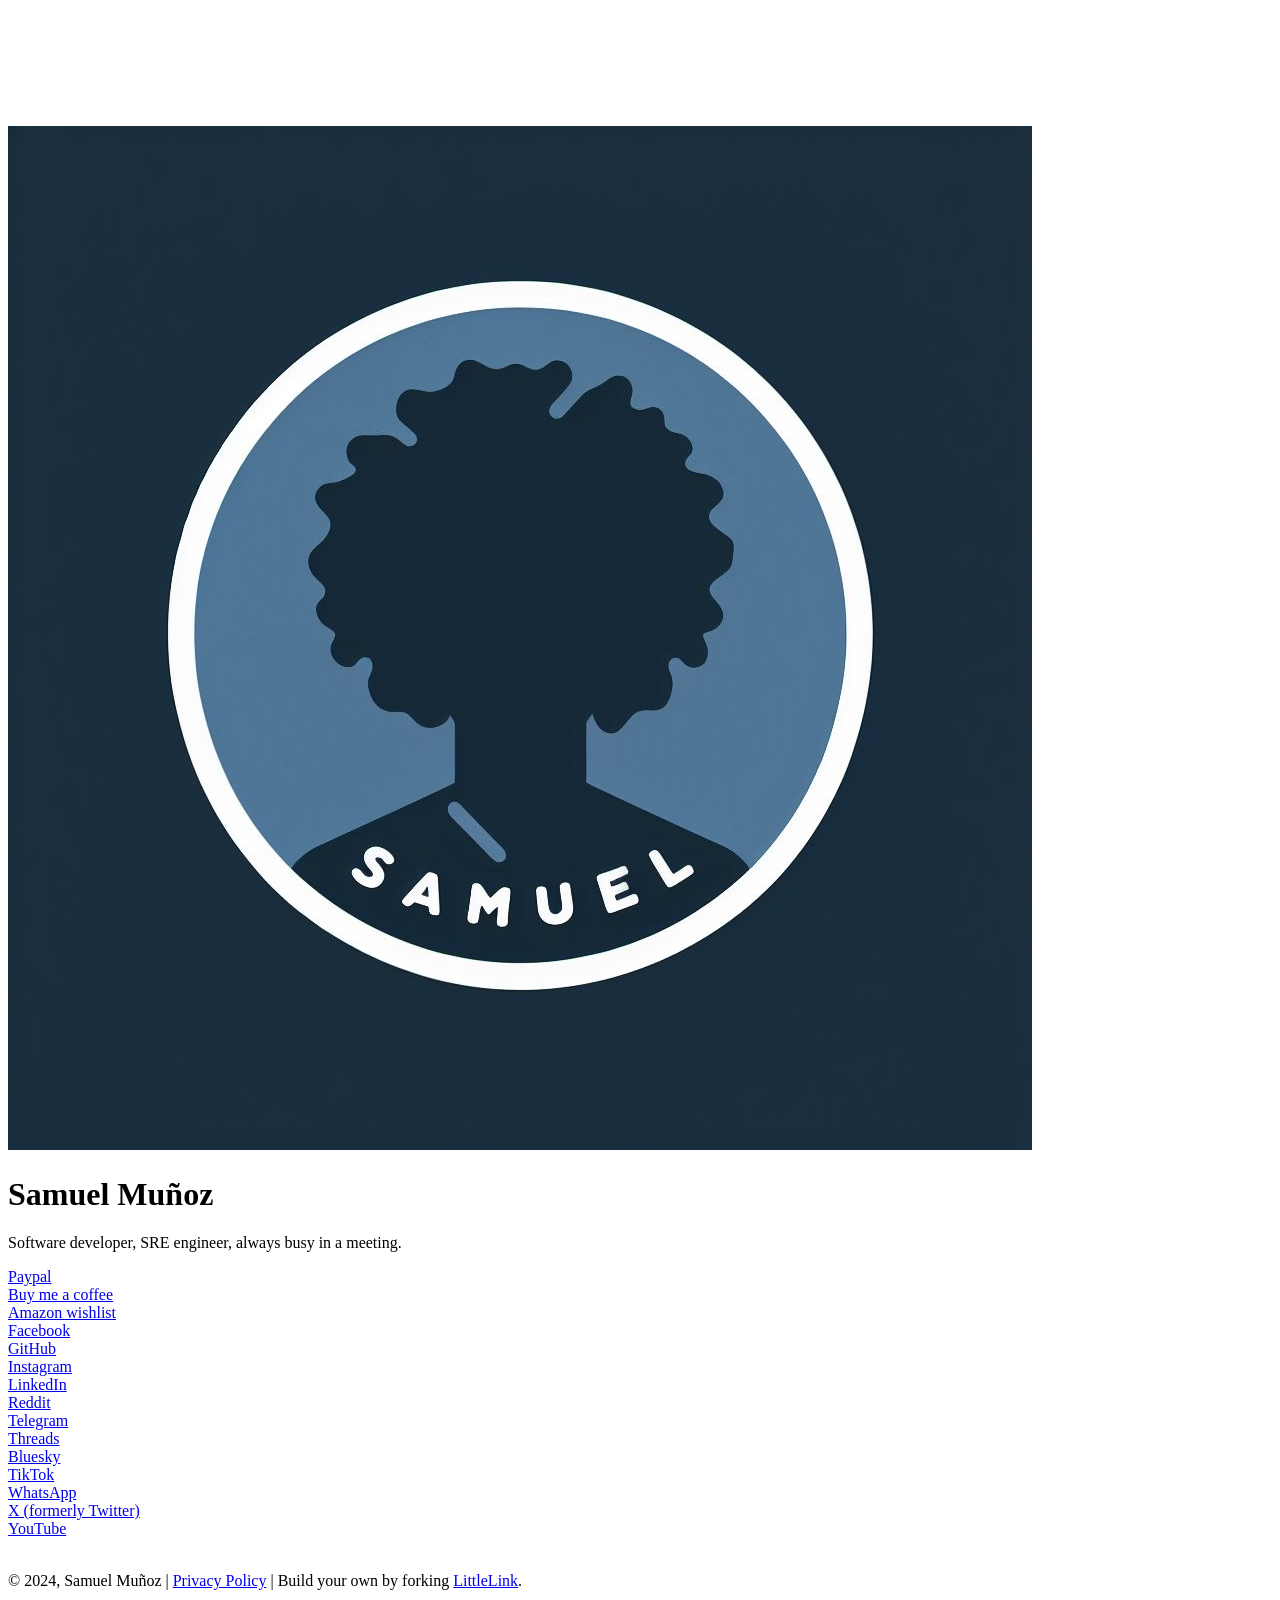
==== index.html @ 908498c8 "chore: modify bluesky" ====
<!DOCTYPE html>
<html lang="en">

<head>

  <!-- Page Information
  –––––––––––––––––––––––––––––––––––––––––––––––––– -->
  <meta charset="utf-8">
  <title>Samuel Muñoz</title>
  <meta name="description" content="https://sdmunoz.xyz">
  <meta name="author" content="Seth Cottle">

  <!-- Mobile Specific Metas
  –––––––––––––––––––––––––––––––––––––––––––––––––– -->
  <meta name="viewport" content="width=device-width, initial-scale=1">


  <!-- CSS
  –––––––––––––––––––––––––––––––––––––––––––––––––– -->
  <link rel="stylesheet" href="css/normalize.css">

    <!-- Themes:
            Auto:   css/skeleton-auto.css
            Light:  css/skeleton-light.css
            Dark:   css/skeleton-dark.css
     -->
    <link rel="stylesheet" href="css/skeleton-auto.css">

    <!-- Brand Styles -->
    <link rel="stylesheet" href="css/brands.css">


  <!-- Favicon
  –––––––––––––––––––––––––––––––––––––––––––––––––– -->
  <link rel="icon" type="image/png" href="images/littlelink.png">

</head>

<body>

  <!-- Primary Page Layout
  –––––––––––––––––––––––––––––––––––––––––––––––––– -->
  <div class="container">
    <div class="row">
      <div class="column" style="margin-top: 10%">

        <!-- 

          ## Getting Started with LittleLink

          This page has been built with every pre-designed button available in LittleLink by default. You can rearrange and delete as needed.

          You can add your own brand or others brands you may need in the `css/brands.css` file. 

          You can add custom icons to `images/icons/...`. It is recommended to use a 24x24 .SVG.

          Edit the "Your Image Here" section to add your own personal branding, like a picture of yourself or your brand logo!

          Edit the "Title" section to change the page heading. You can use something like your name, your social handle, or your brand name.

          Edit the "Short Bio" section tell users about yourself or your brand.

        -->

        <!-- Your Image Here -->
        <img src="images/35168329-9798-4f24-a9fa-aad87c7e16e0.jpg" class="avatar" srcset="images/35168329-9798-4f24-a9fa-aad87c7e16e0.jpg 2x" alt="">

        <!-- Title -->
        <h1 role="heading">Samuel Muñoz</h1>

        <!-- Short Bio -->
        <p>Software developer, SRE engineer, always busy in a meeting.</p>

        <!--

          ## Breaking down <a> attributes:
          
          1.) class="button button-default" | The first "button" here is telling this <a> tag that it should make this element a button and applies the default styling in `css/brands.css`.
          The second portion, button-default, is declaring the specific brand style you would like to apply. Here we're applying the "default" style and color.
          If you want to make this button to use the brand colors for Discord, just change "button-default" to "button-discord". Brands are found in `css/brands.css`. You can always edit & add your own there.

          2.) Replace the # in href="#" with the desired target URL for the button.

          3.) target="_blank" | This attribute opens links in a new tab. Remove this attribute to prevent links from opening in a new tab.

          4.) rel="noopener" | This attribute instructs the browser to navigate to the target resource without granting the new browsing context access to the document that opened it.
          This is especially useful when opening untrusted links. https://developer.mozilla.org/en-US/docs/Web/HTML/Link_types/noopener

          5.) role="button" | The button role identifies an element as a button to assistive technology such as screen readers.

          ## Breaking down the <img> attributes:
          
          1.) class="icon" | This class is telling the <img> tag that it should use the styling for icons found in `css/brands.css`.

          2.) src="images/icons/[icon-name].svg" | This defines the icon you would like to display from the 'images/icons/' folder. For example, you can change this to src="images/icons/discord.svg" to use the Discord icon.
          Add your own 24x24 icons to the "icons" folder to reference them. We recommend providing a SVG.

          3.) alt="" | Since the text at the end of the snippet, "..>[Button Text]</a><br>", explains what the button is, we use "alt=""" to nullify the icon annoucement from the accessibility tree. 
          This can improve the experience for assistive technology users by hiding what is essentially duplicated

        -->

        <!-- PayPal -->
        <a class="button button-paypal" href="https://paypal.me/sdmunoz" target="_blank" rel="noopener" role="button"><img class="icon" src="images/icons/paypal.svg" alt="">Paypal</a><br>

        <!-- Buy Me A Coffee -->
        <a class="button button-coffee" href="https://www.buymeacoffee.com/sdmunoz" target="_blank" rel="noopener" role="button"><img class="icon" src="images/icons/buy-me-a-coffee.svg" alt="">Buy me a coffee</a><br>

        <!-- Amazon -->
        <a class="button button-amazon" href="https://www.amazon.com.mx/hz/wishlist/ls/3Q0AO9PN9W78A?ref_=wl_share" target="_blank" rel="noopener" role="button"><img class="icon" src="images/icons/amazon.svg" alt="">Amazon wishlist</a><br

        <!-- Facebook -->
        <a class="button button-faceb" href="https://facebook.com/sdmunoz" target="_blank" rel="noopener" role="button"><img class="icon" src="images/icons/facebook.svg" alt="">Facebook</a><br>

        <!-- GitHub -->
        <a class="button button-github" href="https://github.com/SamuelMunoz" target="_blank" rel="noopener" role="button"><img class="icon" src="images/icons/github.svg" alt="">GitHub</a><br>

        <!-- Instagram -->
        <a class="button button-instagram" href="https://www.instagram.com/sdmunoz/" target="_blank" rel="noopener" role="button"><img class="icon" src="images/icons/instagram.svg" alt="">Instagram</a><br>

        <!-- LinkedIn -->
        <a class="button button-linked" href="https://www.linkedin.com/in/sdmunoz/" target="_blank" rel="noopener" role="button"><img class="icon" src="images/icons/linkedin.svg" alt="">LinkedIn</a><br>

        <!-- Reddit -->
        <a class="button button-reddit" href="https://www.reddit.com/user/sdmunoz9" target="_blank" rel="noopener" role="button"><img class="icon" src="images/icons/reddit.svg" alt="">Reddit</a><br>

        <!-- Telegram -->
        <a class="button button-telegram" href="#" target="_blank" rel="noopener" role="button"><img class="icon" src="images/icons/telegram.svg" alt="">Telegram</a><br>

        <!-- Threads -->
        <a class="button button-threads" href="https://www.threads.net/@sdmunoz" target="_blank" rel="noopener" role="button"><img class="icon" src="images/icons/threads.svg" alt="">Threads</a><br>

        <!-- Bluesky -->
        <a class="button button-bluesky" href="https://bsky.app/profile/sdmunoz.xyz" target="_blank" rel="noopener" role="button"><img class="icon" src="images/icons/bluesky.svg" alt="">Bluesky</a><br> 

        <!-- TikTok -->
        <a class="button button-tiktok" href="https://tiktok.com/samuelmunoz9" target="_blank" rel="noopener" role="button"><img class="icon" src="images/icons/tiktok.svg" alt="">TikTok</a><br>

        <!-- WhatsApp -->
        <a class="button button-whatsapp" href="#" target="_blank" rel="noopener" role="button"><img class="icon" src="images/icons/whatsapp.svg" alt="">WhatsApp</a><br>

        <!-- X -->
        <a class="button button-x" href="https://x.com/sdmunoz_" target="_blank" rel="noopener" role="button"><img class="icon" src="images/icons/x.svg" alt="">X (formerly Twitter)</a><br>

        <!-- YouTube -->
        <a class="button button-yt" href="https://www.youtube.com/channel/UCPoK5diTUOQnyz0bVXlAP8Q" target="_blank" rel="noopener" role="button"><img class="icon" src="images/icons/youtube.svg" alt="">YouTube</a><br>        

        
        <br>
        <!-- 
            Footer:
            This includes a link to privacy.html page which can be setup for your Privacy Policy.
            This also includes a link to the LittleLink repository to make forking LittleLink easier.
            You can edit or remove anything here to make your own footer.
        -->
        <p>© 2024, Samuel Muñoz | <a href="privacy.html">Privacy Policy</a> | Build your own by forking <a href="https://littlelink.io" target="_blank" rel="noopener" role="button">LittleLink</a>.</p>

      </div>
    </div>
  </div>

  <!-- End Document
  –––––––––––––––––––––––––––––––––––––––––––––––––– -->
</body>

</html>
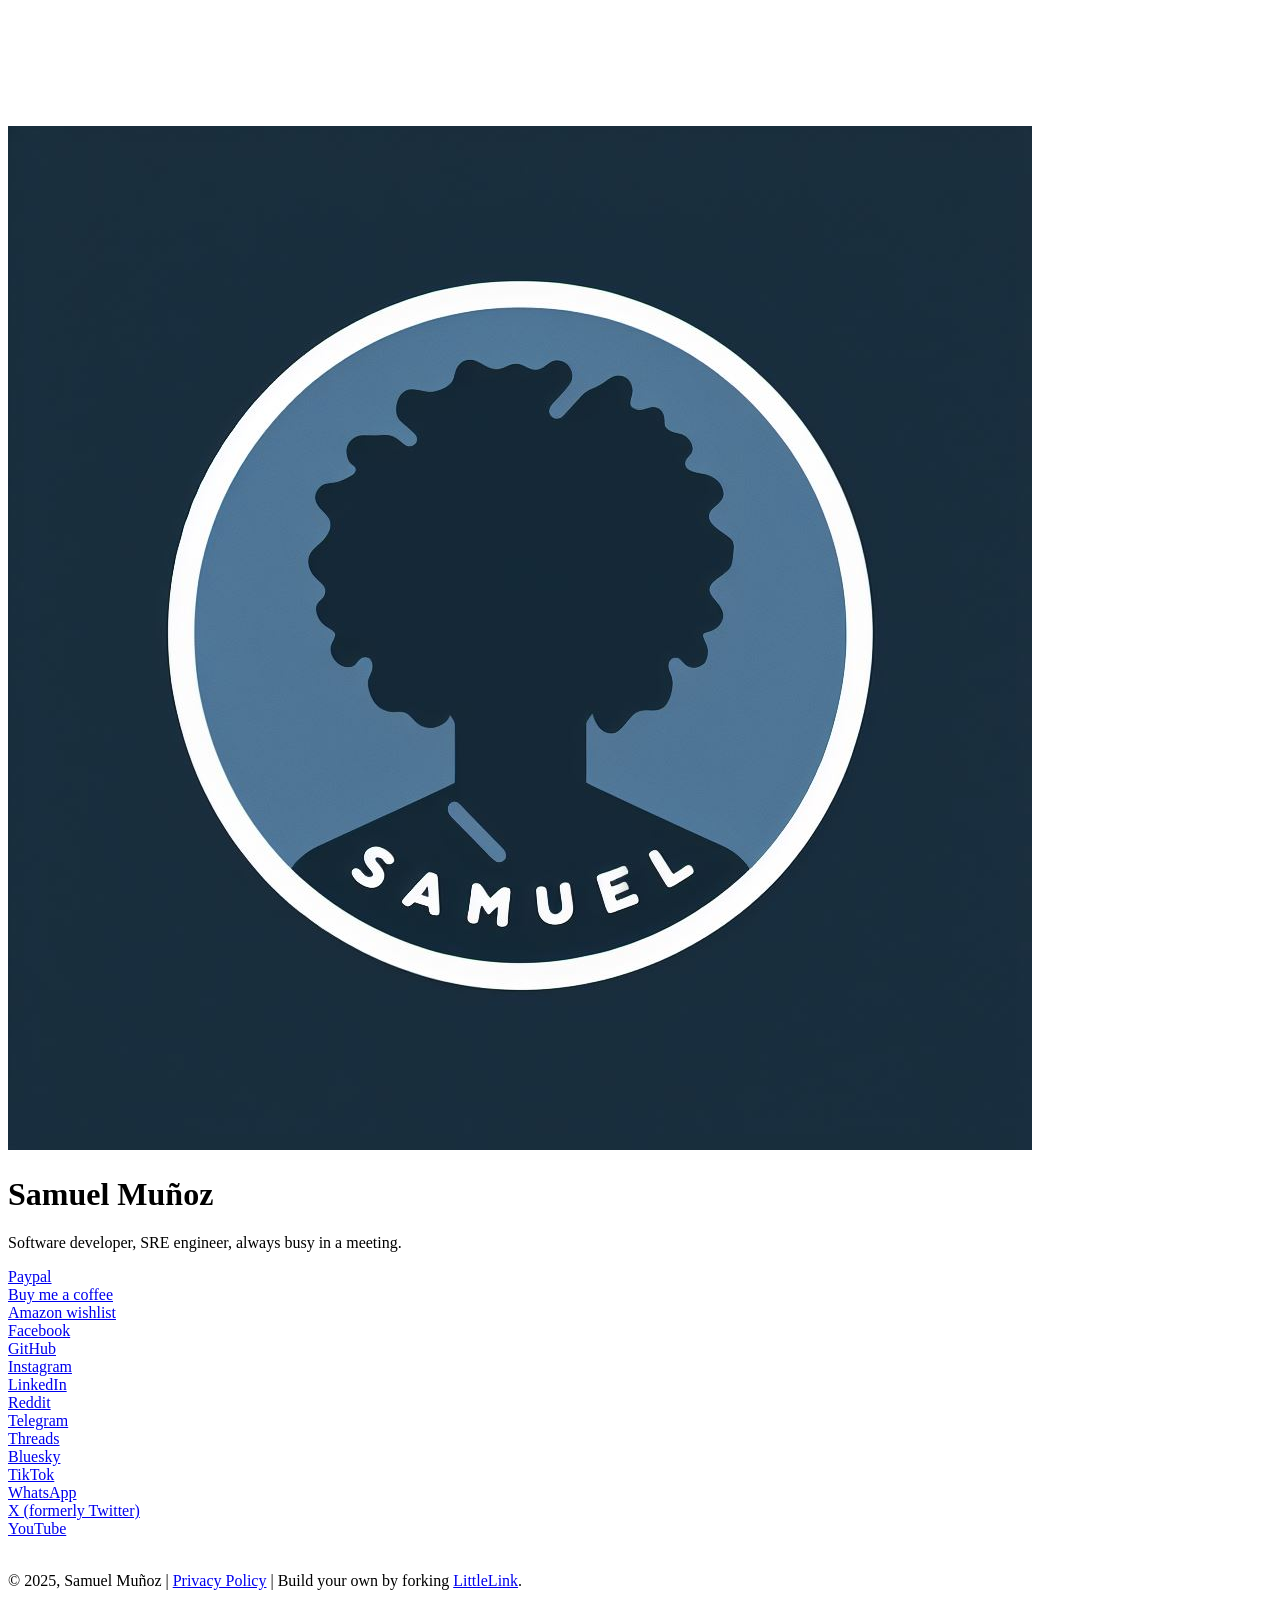
==== commit dea65098: "Update index.html" ====
--- a/index.html
+++ b/index.html
@@ -134,7 +134,7 @@
         <a class="button button-bluesky" href="https://bsky.app/profile/sdmunoz.xyz" target="_blank" rel="noopener" role="button"><img class="icon" src="images/icons/bluesky.svg" alt="">Bluesky</a><br> 
 
         <!-- TikTok -->
-        <a class="button button-tiktok" href="https://tiktok.com/samuelmunoz9" target="_blank" rel="noopener" role="button"><img class="icon" src="images/icons/tiktok.svg" alt="">TikTok</a><br>
+        <a class="button button-tiktok" href="https://www.tiktok.com/@samuelmunoz9" target="_blank" rel="noopener" role="button"><img class="icon" src="images/icons/tiktok.svg" alt="">TikTok</a><br>
 
         <!-- WhatsApp -->
         <a class="button button-whatsapp" href="#" target="_blank" rel="noopener" role="button"><img class="icon" src="images/icons/whatsapp.svg" alt="">WhatsApp</a><br>
@@ -153,7 +153,7 @@
             This also includes a link to the LittleLink repository to make forking LittleLink easier.
             You can edit or remove anything here to make your own footer.
         -->
-        <p>© 2024, Samuel Muñoz | <a href="privacy.html">Privacy Policy</a> | Build your own by forking <a href="https://littlelink.io" target="_blank" rel="noopener" role="button">LittleLink</a>.</p>
+        <p>© 2025, Samuel Muñoz | <a href="privacy.html">Privacy Policy</a> | Build your own by forking <a href="https://littlelink.io" target="_blank" rel="noopener" role="button">LittleLink</a>.</p>
 
       </div>
     </div>
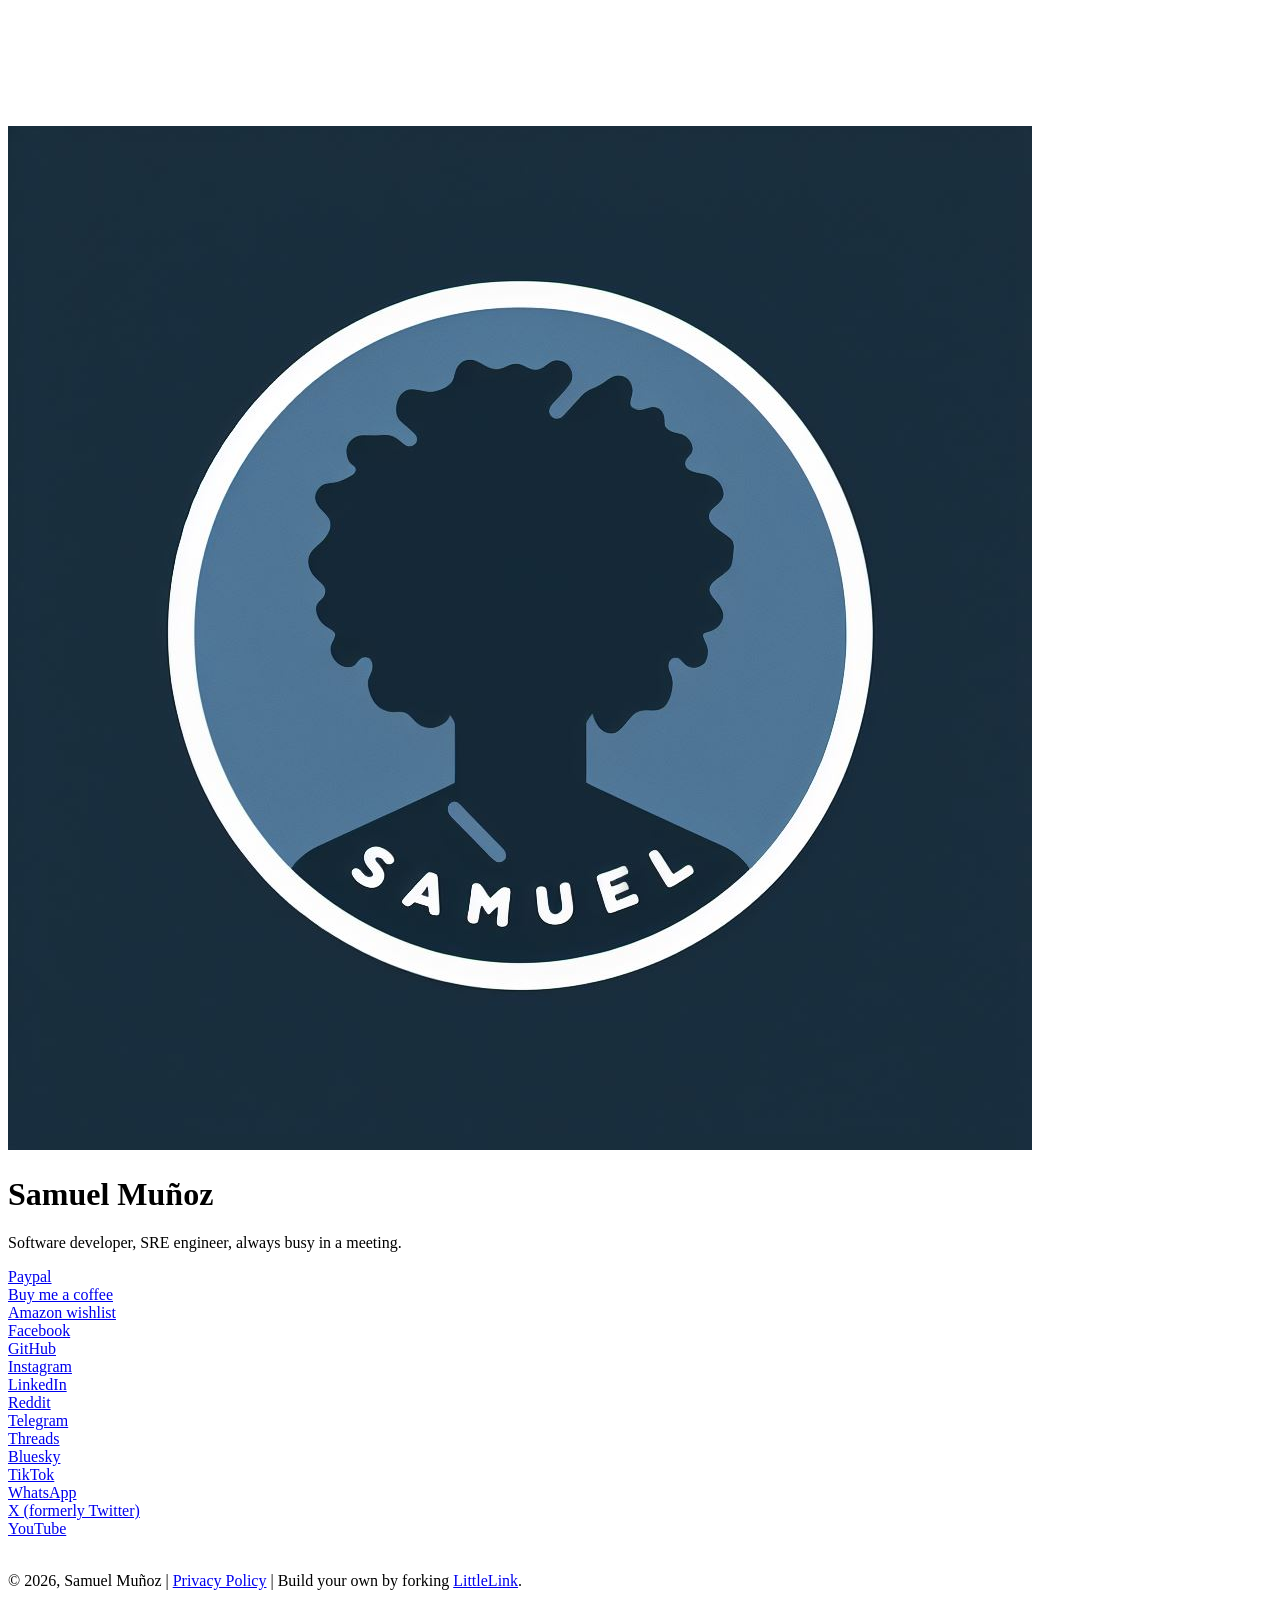
==== commit 54f09031: "Update index.html" ====
--- a/index.html
+++ b/index.html
@@ -153,7 +153,7 @@
             This also includes a link to the LittleLink repository to make forking LittleLink easier.
             You can edit or remove anything here to make your own footer.
         -->
-        <p>© 2025, Samuel Muñoz | <a href="privacy.html">Privacy Policy</a> | Build your own by forking <a href="https://littlelink.io" target="_blank" rel="noopener" role="button">LittleLink</a>.</p>
+        <p>© 2026, Samuel Muñoz | <a href="privacy.html">Privacy Policy</a> | Build your own by forking <a href="https://littlelink.io" target="_blank" rel="noopener" role="button">LittleLink</a>.</p>
 
       </div>
     </div>
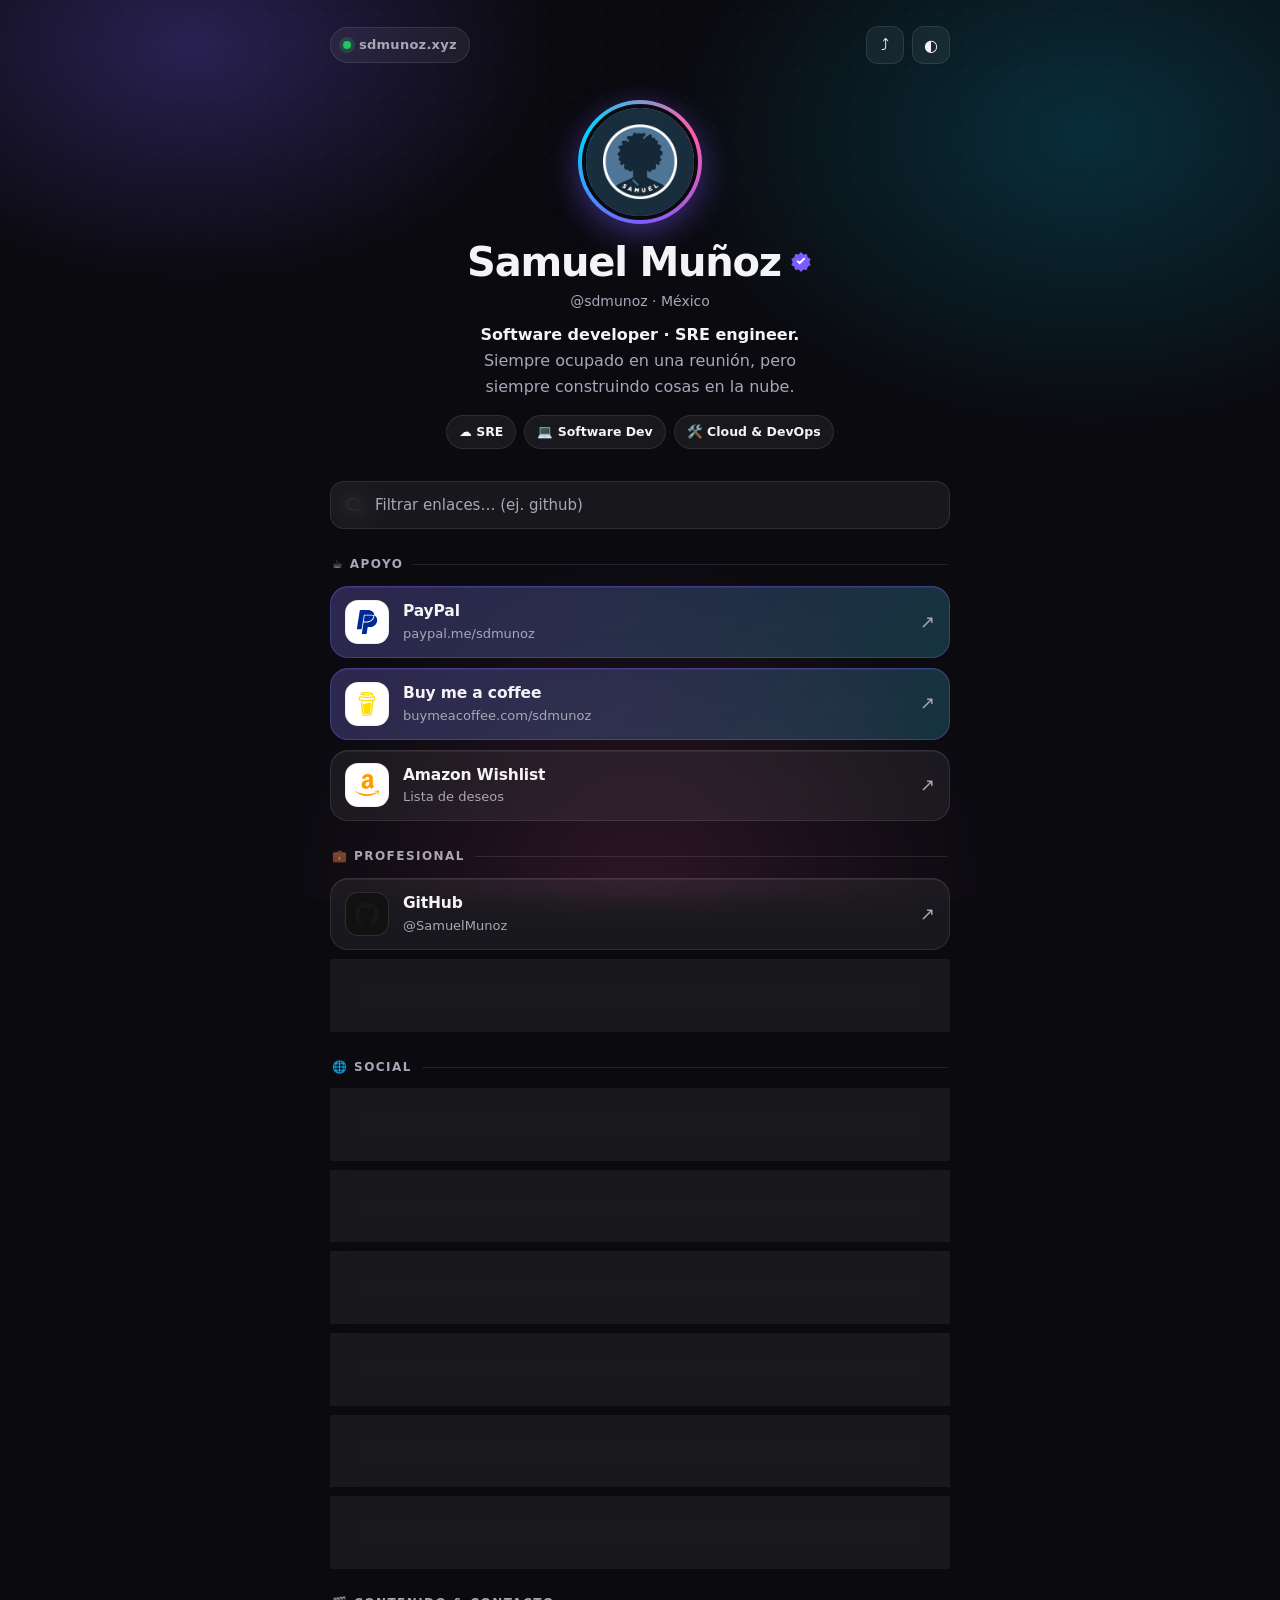
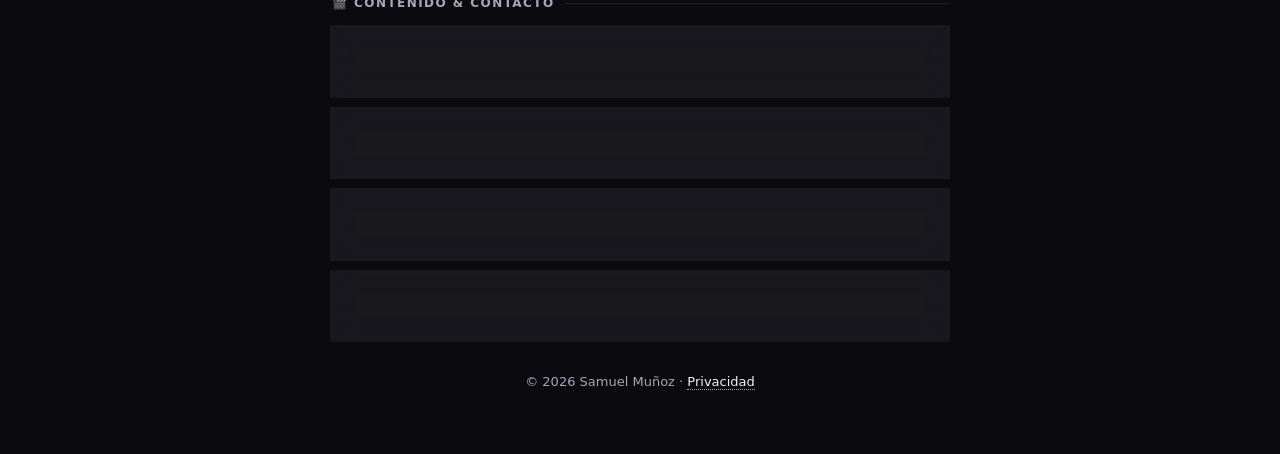
==== commit 96d6d021: "feat: redesign site with modern light/dark theme - Add css/style.css with responsive cards, search, " ====
--- a/index.html
+++ b/index.html
@@ -1,166 +1,195 @@
 <!DOCTYPE html>
-<html lang="en">
+<html lang="es" data-theme="dark">
+<head>
+  <meta charset="utf-8">
+  <title>Samuel Muñoz — @sdmunoz</title>
+  <meta name="description" content="Samuel Muñoz — Software developer & SRE engineer. Todos mis enlaces en un solo lugar.">
+  <meta name="author" content="Samuel Muñoz">
+  <meta name="viewport" content="width=device-width, initial-scale=1">
+  <meta name="theme-color" content="#0a0a0f">
+  <meta property="og:title" content="Samuel Muñoz — @sdmunoz">
+  <meta property="og:description" content="Software developer, SRE engineer. Encuéntrame en todas partes.">
+  <meta property="og:type" content="website">
+  <link rel="icon" type="image/png" href="images/littlelink.png">
+  <link rel="stylesheet" href="css/normalize.css">
+  <link rel="stylesheet" href="css/style.css">
+</head>
+<body>
+  <div class="bg" aria-hidden="true"></div>
 
-<head>
+  <div class="wrap">
+    <header class="topbar">
+      <span class="brand-pill"><span class="brand-dot"></span> sdmunoz.xyz</span>
+      <div class="top-actions">
+        <button class="icon-btn" id="shareBtn" title="Compartir" aria-label="Compartir">⤴</button>
+        <button class="icon-btn" id="themeBtn" title="Cambiar tema" aria-label="Cambiar tema">◐</button>
+      </div>
+    </header>
 
-  <!-- Page Information
-  –––––––––––––––––––––––––––––––––––––––––––––––––– -->
-  <meta charset="utf-8">
-  <title>Samuel Muñoz</title>
-  <meta name="description" content="https://sdmunoz.xyz">
-  <meta name="author" content="Seth Cottle">
+    <main>
+      <section class="hero">
+        <div class="avatar-ring">
+          <img src="images/35168329-9798-4f24-a9fa-aad87c7e16e0.jpg" alt="Foto de Samuel Muñoz" width="124" height="124">
+        </div>
+        <h1>Samuel Muñoz
+          <svg class="verified" viewBox="0 0 24 24" fill="#7c5cff" aria-label="Verificado"><path d="M12 2l2.4 2.4 3.4-.5.9 3.3 3 1.7-1.4 3.1 1.4 3.1-3 1.7-.9 3.3-3.4-.5L12 22l-2.4-2.4-3.4.5-.9-3.3-3-1.7L3.7 12 2.3 8.9l3-1.7.9-3.3 3.4.5z"/><path d="M10.6 14.6l-3-3 1.4-1.4 1.6 1.6 4.4-4.4 1.4 1.4z" fill="#fff"/></svg>
+        </h1>
+        <p class="handle">@sdmunoz · México</p>
+        <p class="bio"><strong>Software developer · SRE engineer.</strong> Siempre ocupado en una reunión, pero siempre construindo cosas en la nube.</p>
+        <ul class="chips">
+          <li>☁️ SRE</li>
+          <li>💻 Software Dev</li>
+          <li>🛠️ Cloud &amp; DevOps</li>
+        </ul>
+      </section>
 
-  <!-- Mobile Specific Metas
-  –––––––––––––––––––––––––––––––––––––––––––––––––– -->
-  <meta name="viewport" content="width=device-width, initial-scale=1">
+      <div class="search">
+        <svg viewBox="0 0 24 24" fill="none" stroke="currentColor" stroke-width="2"><circle cx="11" cy="11" r="7"/><path d="M21 21l-4.3-4.3"/></svg>
+        <input id="filter" type="search" placeholder="Filtrar enlaces… (ej. github)" aria-label="Filtrar enlaces">
+      </div>
 
+      <h2 class="section-label">☕ Apoyo</h2>
+      <nav class="links" aria-label="Apoyo" id="links-support">
+        <a class="card featured" href="https://paypal.me/sdmunoz" target="_blank" rel="noopener" data-name="paypal apoyo donar">
+          <span class="tile"><img src="images/icons/paypal.svg" alt="" loading="lazy"></span>
+          <span class="card-text"><strong>PayPal</strong><span>paypal.me/sdmunoz</span></span>
+          <span class="arrow">↗</span>
+        </a>
+        <a class="card featured" href="https://www.buymeacoffee.com/sdmunoz" target="_blank" rel="noopener" data-name="buy me a coffee cafe apoyo">
+          <span class="tile"><img src="images/icons/buy-me-a-coffee.svg" alt="" loading="lazy"></span>
+          <span class="card-text"><strong>Buy me a coffee</strong><span>buymeacoffee.com/sdmunoz</span></span>
+          <span class="arrow">↗</span>
+        </a>
+        <a class="card" href="https://www.amazon.com.mx/hz/wishlist/ls/3Q0AO9PN9W78A?ref_=wl_share" target="_blank" rel="noopener" data-name="amazon wishlist regalos">
+          <span class="tile"><img src="images/icons/amazon.svg" alt="" loading="lazy"></span>
+          <span class="card-text"><strong>Amazon Wishlist</strong><span>Lista de deseos</span></span>
+          <span class="arrow">↗</span>
+        </a>
+      </nav>
 
-  <!-- CSS
-  –––––––––––––––––––––––––––––––––––––––––––––––––– -->
-  <link rel="stylesheet" href="css/normalize.css">
+      <h2 class="section-label">💼 Profesional</h2>
+      <nav class="links" aria-label="Profesional">
+        <a class="card" href="https://github.com/SamuelMunoz" target="_blank" rel="noopener" data-name="github codigo proyectos">
+          <span class="tile dark"><img src="images/icons/github.svg" alt="" loading="lazy"></span>
+          <span class="card-text"><strong>GitHub</strong><span>@SamuelMunoz</span></span>
+          <span class="arrow">↗</span>
+        </a>
+        <a class="card" href="https://www.linkedin.com/in/sdmunoz/" target="_blank" rel="noopener" data-name="linkedin trabajo cv">
+          <span class="tile"><img src="images/icons/linkedin.svg" alt="" loading="lazy"></span>
+          <span class="card-text"><strong>LinkedIn</strong><span>/in/sdmunoz</span></span>
+          <span class="arrow">↗</span>
+        </a>
+      </nav>
 
-    <!-- Themes:
-            Auto:   css/skeleton-auto.css
-            Light:  css/skeleton-light.css
-            Dark:   css/skeleton-dark.css
-     -->
-    <link rel="stylesheet" href="css/skeleton-auto.css">
+      <h2 class="section-label">🌐 Social</h2>
+      <nav class="links" aria-label="Social" id="links-social">
+        <a class="card" href="https://x.com/sdmunoz_" target="_blank" rel="noopener" data-name="x twitter">
+          <span class="tile dark"><img src="images/icons/x.svg" alt="" loading="lazy"></span>
+          <span class="card-text"><strong>X (Twitter)</strong><span>@sdmunoz_</span></span>
+          <span class="arrow">↗</span>
+        </a>
+        <a class="card" href="https://www.threads.net/@sdmunoz" target="_blank" rel="noopener" data-name="threads meta">
+          <span class="tile dark"><img src="images/icons/threads.svg" alt="" loading="lazy"></span>
+          <span class="card-text"><strong>Threads</strong><span>@sdmunoz</span></span>
+          <span class="arrow">↗</span>
+        </a>
+        <a class="card" href="https://bsky.app/profile/sdmunoz.xyz" target="_blank" rel="noopener" data-name="bluesky bsky">
+          <span class="tile"><img src="images/icons/bluesky.svg" alt="" loading="lazy"></span>
+          <span class="card-text"><strong>Bluesky</strong><span>sdmunoz.xyz</span></span>
+          <span class="arrow">↗</span>
+        </a>
+        <a class="card" href="https://www.instagram.com/sdmunoz/" target="_blank" rel="noopener" data-name="instagram fotos">
+          <span class="tile"><img src="images/icons/instagram.svg" alt="" loading="lazy"></span>
+          <span class="card-text"><strong>Instagram</strong><span>@sdmunoz</span></span>
+          <span class="arrow">↗</span>
+        </a>
+        <a class="card" href="https://facebook.com/sdmunoz" target="_blank" rel="noopener" data-name="facebook">
+          <span class="tile"><img src="images/icons/facebook.svg" alt="" loading="lazy"></span>
+          <span class="card-text"><strong>Facebook</strong><span>/sdmunoz</span></span>
+          <span class="arrow">↗</span>
+        </a>
+        <a class="card" href="https://www.reddit.com/user/sdmunoz9" target="_blank" rel="noopener" data-name="reddit">
+          <span class="tile"><img src="images/icons/reddit.svg" alt="" loading="lazy"></span>
+          <span class="card-text"><strong>Reddit</strong><span>u/sdmunoz9</span></span>
+          <span class="arrow">↗</span>
+        </a>
+      </nav>
 
-    <!-- Brand Styles -->
-    <link rel="stylesheet" href="css/brands.css">
+      <h2 class="section-label">🎬 Contenido &amp; Contacto</h2>
+      <nav class="links" aria-label="Contenido">
+        <a class="card" href="https://www.youtube.com/channel/UCPoK5diTUOQnyz0bVXlAP8Q" target="_blank" rel="noopener" data-name="youtube videos canal">
+          <span class="tile"><img src="images/icons/youtube.svg" alt="" loading="lazy"></span>
+          <span class="card-text"><strong>YouTube</strong><span>Canal personal</span></span>
+          <span class="arrow">↗</span>
+        </a>
+        <a class="card" href="https://www.tiktok.com/@samuelmunoz9" target="_blank" rel="noopener" data-name="tiktok videos">
+          <span class="tile dark"><img src="images/icons/tiktok.svg" alt="" loading="lazy"></span>
+          <span class="card-text"><strong>TikTok</strong><span>@samuelmunoz9</span></span>
+          <span class="arrow">↗</span>
+        </a>
+        <a class="card" href="https://t.me/sdmunoz" target="_blank" rel="noopener" data-name="telegram mensaje">
+          <span class="tile"><img src="images/icons/telegram.svg" alt="" loading="lazy"></span>
+          <span class="card-text"><strong>Telegram</strong><span>Escríbeme</span></span>
+          <span class="arrow">↗</span>
+        </a>
+        <a class="card" href="https://wa.me/?text=Hola%20Samuel" target="_blank" rel="noopener" data-name="whatsapp mensaje">
+          <span class="tile"><img src="images/icons/whatsapp.svg" alt="" loading="lazy"></span>
+          <span class="card-text"><strong>WhatsApp</strong><span>Escríbeme</span></span>
+          <span class="arrow">↗</span>
+        </a>
+      </nav>
 
+      <div class="empty" id="empty">Sin resultados para tu búsqueda. 😢</div>
 
-  <!-- Favicon
-  –––––––––––––––––––––––––––––––––––––––––––––––––– -->
-  <link rel="icon" type="image/png" href="images/littlelink.png">
-
-</head>
-
-<body>
-
-  <!-- Primary Page Layout
-  –––––––––––––––––––––––––––––––––––––––––––––––––– -->
-  <div class="container">
-    <div class="row">
-      <div class="column" style="margin-top: 10%">
-
-        <!-- 
-
-          ## Getting Started with LittleLink
-
-          This page has been built with every pre-designed button available in LittleLink by default. You can rearrange and delete as needed.
-
-          You can add your own brand or others brands you may need in the `css/brands.css` file. 
-
-          You can add custom icons to `images/icons/...`. It is recommended to use a 24x24 .SVG.
-
-          Edit the "Your Image Here" section to add your own personal branding, like a picture of yourself or your brand logo!
-
-          Edit the "Title" section to change the page heading. You can use something like your name, your social handle, or your brand name.
-
-          Edit the "Short Bio" section tell users about yourself or your brand.
-
-        -->
-
-        <!-- Your Image Here -->
-        <img src="images/35168329-9798-4f24-a9fa-aad87c7e16e0.jpg" class="avatar" srcset="images/35168329-9798-4f24-a9fa-aad87c7e16e0.jpg 2x" alt="">
-
-        <!-- Title -->
-        <h1 role="heading">Samuel Muñoz</h1>
-
-        <!-- Short Bio -->
-        <p>Software developer, SRE engineer, always busy in a meeting.</p>
-
-        <!--
-
-          ## Breaking down <a> attributes:
-          
-          1.) class="button button-default" | The first "button" here is telling this <a> tag that it should make this element a button and applies the default styling in `css/brands.css`.
-          The second portion, button-default, is declaring the specific brand style you would like to apply. Here we're applying the "default" style and color.
-          If you want to make this button to use the brand colors for Discord, just change "button-default" to "button-discord". Brands are found in `css/brands.css`. You can always edit & add your own there.
-
-          2.) Replace the # in href="#" with the desired target URL for the button.
-
-          3.) target="_blank" | This attribute opens links in a new tab. Remove this attribute to prevent links from opening in a new tab.
-
-          4.) rel="noopener" | This attribute instructs the browser to navigate to the target resource without granting the new browsing context access to the document that opened it.
-          This is especially useful when opening untrusted links. https://developer.mozilla.org/en-US/docs/Web/HTML/Link_types/noopener
-
-          5.) role="button" | The button role identifies an element as a button to assistive technology such as screen readers.
-
-          ## Breaking down the <img> attributes:
-          
-          1.) class="icon" | This class is telling the <img> tag that it should use the styling for icons found in `css/brands.css`.
-
-          2.) src="images/icons/[icon-name].svg" | This defines the icon you would like to display from the 'images/icons/' folder. For example, you can change this to src="images/icons/discord.svg" to use the Discord icon.
-          Add your own 24x24 icons to the "icons" folder to reference them. We recommend providing a SVG.
-
-          3.) alt="" | Since the text at the end of the snippet, "..>[Button Text]</a><br>", explains what the button is, we use "alt=""" to nullify the icon annoucement from the accessibility tree. 
-          This can improve the experience for assistive technology users by hiding what is essentially duplicated
-
-        -->
-
-        <!-- PayPal -->
-        <a class="button button-paypal" href="https://paypal.me/sdmunoz" target="_blank" rel="noopener" role="button"><img class="icon" src="images/icons/paypal.svg" alt="">Paypal</a><br>
-
-        <!-- Buy Me A Coffee -->
-        <a class="button button-coffee" href="https://www.buymeacoffee.com/sdmunoz" target="_blank" rel="noopener" role="button"><img class="icon" src="images/icons/buy-me-a-coffee.svg" alt="">Buy me a coffee</a><br>
-
-        <!-- Amazon -->
-        <a class="button button-amazon" href="https://www.amazon.com.mx/hz/wishlist/ls/3Q0AO9PN9W78A?ref_=wl_share" target="_blank" rel="noopener" role="button"><img class="icon" src="images/icons/amazon.svg" alt="">Amazon wishlist</a><br
-
-        <!-- Facebook -->
-        <a class="button button-faceb" href="https://facebook.com/sdmunoz" target="_blank" rel="noopener" role="button"><img class="icon" src="images/icons/facebook.svg" alt="">Facebook</a><br>
-
-        <!-- GitHub -->
-        <a class="button button-github" href="https://github.com/SamuelMunoz" target="_blank" rel="noopener" role="button"><img class="icon" src="images/icons/github.svg" alt="">GitHub</a><br>
-
-        <!-- Instagram -->
-        <a class="button button-instagram" href="https://www.instagram.com/sdmunoz/" target="_blank" rel="noopener" role="button"><img class="icon" src="images/icons/instagram.svg" alt="">Instagram</a><br>
-
-        <!-- LinkedIn -->
-        <a class="button button-linked" href="https://www.linkedin.com/in/sdmunoz/" target="_blank" rel="noopener" role="button"><img class="icon" src="images/icons/linkedin.svg" alt="">LinkedIn</a><br>
-
-        <!-- Reddit -->
-        <a class="button button-reddit" href="https://www.reddit.com/user/sdmunoz9" target="_blank" rel="noopener" role="button"><img class="icon" src="images/icons/reddit.svg" alt="">Reddit</a><br>
-
-        <!-- Telegram -->
-        <a class="button button-telegram" href="#" target="_blank" rel="noopener" role="button"><img class="icon" src="images/icons/telegram.svg" alt="">Telegram</a><br>
-
-        <!-- Threads -->
-        <a class="button button-threads" href="https://www.threads.net/@sdmunoz" target="_blank" rel="noopener" role="button"><img class="icon" src="images/icons/threads.svg" alt="">Threads</a><br>
-
-        <!-- Bluesky -->
-        <a class="button button-bluesky" href="https://bsky.app/profile/sdmunoz.xyz" target="_blank" rel="noopener" role="button"><img class="icon" src="images/icons/bluesky.svg" alt="">Bluesky</a><br> 
-
-        <!-- TikTok -->
-        <a class="button button-tiktok" href="https://www.tiktok.com/@samuelmunoz9" target="_blank" rel="noopener" role="button"><img class="icon" src="images/icons/tiktok.svg" alt="">TikTok</a><br>
-
-        <!-- WhatsApp -->
-        <a class="button button-whatsapp" href="#" target="_blank" rel="noopener" role="button"><img class="icon" src="images/icons/whatsapp.svg" alt="">WhatsApp</a><br>
-
-        <!-- X -->
-        <a class="button button-x" href="https://x.com/sdmunoz_" target="_blank" rel="noopener" role="button"><img class="icon" src="images/icons/x.svg" alt="">X (formerly Twitter)</a><br>
-
-        <!-- YouTube -->
-        <a class="button button-yt" href="https://www.youtube.com/channel/UCPoK5diTUOQnyz0bVXlAP8Q" target="_blank" rel="noopener" role="button"><img class="icon" src="images/icons/youtube.svg" alt="">YouTube</a><br>        
-
-        
-        <br>
-        <!-- 
-            Footer:
-            This includes a link to privacy.html page which can be setup for your Privacy Policy.
-            This also includes a link to the LittleLink repository to make forking LittleLink easier.
-            You can edit or remove anything here to make your own footer.
-        -->
-        <p>© 2026, Samuel Muñoz | <a href="privacy.html">Privacy Policy</a> | Build your own by forking <a href="https://littlelink.io" target="_blank" rel="noopener" role="button">LittleLink</a>.</p>
-
-      </div>
-    </div>
+      <footer>
+        <p>© 2026 Samuel Muñoz · <a href="privacy.html">Privacidad</a></p>
+      </footer>
+    </main>
   </div>
 
-  <!-- End Document
-  –––––––––––––––––––––––––––––––––––––––––––––––––– -->
+  <script>
+    // Tema persistente (sigue siendo estático: solo localStorage)
+    const root = document.documentElement;
+    const saved = localStorage.getItem('sdmunoz-theme');
+    if (saved) root.setAttribute('data-theme', saved);
+    document.getElementById('themeBtn').addEventListener('click', () => {
+      const next = root.getAttribute('data-theme') === 'dark' ? 'light' : 'dark';
+      root.setAttribute('data-theme', next);
+      localStorage.setItem('sdmunoz-theme', next);
+    });
+    // Compartir
+    document.getElementById('shareBtn').addEventListener('click', async () => {
+      const data = { title: document.title, text: 'Samuel Muñoz — todos mis enlaces', url: location.href };
+      if (navigator.share) { try { await navigator.share(data); } catch (e) {} }
+      else { await navigator.clipboard.writeText(location.href); alert('Enlace copiado 📋'); }
+    });
+    // Filtro en vivo
+    const input = document.getElementById('filter');
+    const cards = [...document.querySelectorAll('.card')];
+    const empty = document.getElementById('empty');
+    const labels = [...document.querySelectorAll('.section-label')];
+    input.addEventListener('input', () => {
+      const q = input.value.trim().toLowerCase();
+      let visible = 0;
+      cards.forEach(c => {
+        const hit = !q || (c.dataset.name + ' ' + c.textContent.toLowerCase()).includes(q);
+        c.style.display = hit ? '' : 'none';
+        if (hit) visible++;
+      });
+      labels.forEach(l => {
+        let next = l.nextElementSibling;
+        let any = false;
+        while (next && !next.classList.contains('section-label')) {
+          if (next.classList.contains('links')) {
+            any = [...next.querySelectorAll('.card')].some(c => c.style.display !== 'none');
+            break;
+          }
+          next = next.nextElementSibling;
+        }
+        l.style.display = !q || any ? '' : 'none';
+      });
+      empty.style.display = visible ? 'none' : 'block';
+    });
+  </script>
 </body>
-
 </html>
--- a/css/style.css
+++ b/css/style.css
@@ -0,0 +1,355 @@
+/* sdmunoz.xyz — modern static theme (no frameworks, no build) */
+:root {
+  --bg: #0a0a0f;
+  --bg-soft: #13131c;
+  --card: rgba(255, 255, 255, 0.06);
+  --card-border: rgba(255, 255, 255, 0.1);
+  --card-hover: rgba(255, 255, 255, 0.1);
+  --text: #f4f4f6;
+  --muted: #a7a7b8;
+  --accent: #7c5cff;
+  --accent-2: #00d4ff;
+  --accent-3: #ff5ca8;
+  --ring: rgba(124, 92, 255, 0.45);
+  --radius: 18px;
+  --shadow: 0 12px 40px rgba(0, 0, 0, 0.35);
+  --font: "Inter", system-ui, -apple-system, "Segoe UI", Roboto, "Helvetica Neue", Arial, sans-serif;
+}
+
+[data-theme="light"] {
+  --bg: #f6f6fb;
+  --bg-soft: #ffffff;
+  --card: rgba(255, 255, 255, 0.9);
+  --card-border: rgba(17, 17, 26, 0.08);
+  --card-hover: #ffffff;
+  --text: #12121a;
+  --muted: #60606f;
+  --shadow: 0 12px 32px rgba(20, 20, 50, 0.1);
+}
+
+@media (prefers-color-scheme: light) {
+  :root:not([data-theme="dark"]) {
+    --bg: #f6f6fb;
+    --bg-soft: #ffffff;
+    --card: rgba(255, 255, 255, 0.9);
+    --card-border: rgba(17, 17, 26, 0.08);
+    --card-hover: #ffffff;
+    --text: #12121a;
+    --muted: #60606f;
+    --shadow: 0 12px 32px rgba(20, 20, 50, 0.1);
+  }
+}
+
+* { box-sizing: border-box; }
+
+html { scroll-behavior: smooth; }
+
+body {
+  margin: 0;
+  font-family: var(--font);
+  background: var(--bg);
+  color: var(--text);
+  min-height: 100vh;
+  -webkit-font-smoothing: antialiased;
+  line-height: 1.6;
+  transition: background 0.3s ease, color 0.3s ease;
+  overflow-x: hidden;
+}
+
+/* ambient background */
+.bg {
+  position: fixed;
+  inset: 0;
+  z-index: -1;
+  overflow: hidden;
+  background:
+    radial-gradient(600px 400px at 15% 5%, rgba(124, 92, 255, 0.28), transparent 60%),
+    radial-gradient(700px 500px at 85% 15%, rgba(0, 212, 255, 0.18), transparent 60%),
+    radial-gradient(600px 600px at 50% 100%, rgba(255, 92, 168, 0.14), transparent 60%),
+    var(--bg);
+}
+.bg::after {
+  content: "";
+  position: absolute;
+  inset: 0;
+  background-image: radial-gradient(rgba(255,255,255,0.08) 1px, transparent 1px);
+  background-size: 28px 28px;
+  mask-image: radial-gradient(ellipse 90% 60% at 50% 0%, black 30%, transparent 75%);
+  opacity: 0.5;
+}
+[data-theme="light"] .bg::after { background-image: radial-gradient(rgba(0,0,0,0.08) 1px, transparent 1px); }
+
+.wrap {
+  width: 100%;
+  max-width: 660px;
+  margin: 0 auto;
+  padding: 20px 20px 48px;
+}
+
+/* topbar */
+.topbar {
+  display: flex;
+  align-items: center;
+  justify-content: space-between;
+  gap: 12px;
+  padding: 6px 0 18px;
+}
+.brand-pill {
+  display: inline-flex;
+  align-items: center;
+  gap: 8px;
+  font-size: 13px;
+  font-weight: 600;
+  letter-spacing: 0.02em;
+  color: var(--muted);
+  background: var(--card);
+  border: 1px solid var(--card-border);
+  padding: 7px 12px;
+  border-radius: 999px;
+  backdrop-filter: blur(12px);
+}
+.brand-dot {
+  width: 8px;
+  height: 8px;
+  border-radius: 50%;
+  background: #22c55e;
+  box-shadow: 0 0 0 4px rgba(34, 197, 94, 0.2);
+}
+.top-actions { display: flex; gap: 8px; }
+.icon-btn {
+  width: 38px;
+  height: 38px;
+  display: grid;
+  place-items: center;
+  border-radius: 12px;
+  border: 1px solid var(--card-border);
+  background: var(--card);
+  color: var(--text);
+  cursor: pointer;
+  backdrop-filter: blur(12px);
+  transition: transform 0.15s ease, background 0.2s ease;
+  font-size: 16px;
+}
+.icon-btn:hover { background: var(--card-hover); transform: translateY(-1px); }
+.icon-btn:focus-visible { outline: 2px solid var(--accent); outline-offset: 2px; }
+
+/* hero */
+.hero {
+  text-align: center;
+  padding: 18px 0 8px;
+  animation: rise 0.6s ease both;
+}
+.avatar-ring {
+  width: 124px;
+  height: 124px;
+  margin: 0 auto 16px;
+  padding: 4px;
+  border-radius: 50%;
+  background: conic-gradient(from 180deg, var(--accent), var(--accent-2), var(--accent-3), var(--accent));
+  box-shadow: 0 8px 32px var(--ring);
+}
+.avatar-ring img {
+  width: 100%;
+  height: 100%;
+  object-fit: cover;
+  border-radius: 50%;
+  border: 4px solid var(--bg);
+  display: block;
+  background: var(--bg-soft);
+}
+.hero h1 {
+  margin: 0;
+  font-size: clamp(30px, 5vw, 40px);
+  line-height: 1.1;
+  letter-spacing: -0.03em;
+  font-weight: 800;
+  display: flex;
+  align-items: center;
+  justify-content: center;
+  gap: 8px;
+}
+.verified {
+  width: 24px;
+  height: 24px;
+  flex-shrink: 0;
+}
+.handle {
+  margin: 6px 0 10px;
+  color: var(--muted);
+  font-size: 14px;
+  font-weight: 500;
+}
+.bio {
+  margin: 0 auto;
+  max-width: 46ch;
+  color: var(--muted);
+  font-size: 16px;
+  text-wrap: balance;
+}
+.bio strong { color: var(--text); font-weight: 650; }
+
+.chips {
+  display: flex;
+  flex-wrap: wrap;
+  gap: 8px;
+  justify-content: center;
+  margin: 16px 0 4px;
+  padding: 0;
+  list-style: none;
+}
+.chips li {
+  font-size: 12.5px;
+  font-weight: 600;
+  padding: 6px 12px;
+  border-radius: 999px;
+  background: var(--card);
+  border: 1px solid var(--card-border);
+  color: var(--text);
+  backdrop-filter: blur(12px);
+}
+
+/* search */
+.search {
+  position: relative;
+  margin: 20px 0 6px;
+}
+.search input {
+  width: 100%;
+  padding: 14px 16px 14px 44px;
+  border-radius: 14px;
+  border: 1px solid var(--card-border);
+  background: var(--card);
+  color: var(--text);
+  font-size: 15px;
+  font-family: inherit;
+  backdrop-filter: blur(12px);
+  outline: none;
+  transition: border-color 0.2s ease, box-shadow 0.2s ease;
+}
+.search input::placeholder { color: var(--muted); }
+.search input:focus { border-color: var(--accent); box-shadow: 0 0 0 4px var(--ring); }
+.search svg {
+  position: absolute;
+  left: 14px;
+  top: 50%;
+  transform: translateY(-50%);
+  width: 20px;
+  height: 20px;
+  opacity: 0.55;
+}
+
+/* sections */
+.section-label {
+  display: flex;
+  align-items: center;
+  gap: 10px;
+  margin: 26px 2px 12px;
+  font-size: 12px;
+  font-weight: 700;
+  letter-spacing: 0.12em;
+  text-transform: uppercase;
+  color: var(--muted);
+}
+.section-label::after {
+  content: "";
+  height: 1px;
+  flex: 1;
+  background: var(--card-border);
+}
+
+.links { display: grid; gap: 10px; }
+
+.card {
+  display: flex;
+  align-items: center;
+  gap: 14px;
+  padding: 12px 14px;
+  border-radius: var(--radius);
+  background: var(--card);
+  border: 1px solid var(--card-border);
+  color: var(--text);
+  text-decoration: none;
+  backdrop-filter: blur(14px);
+  box-shadow: 0 1px 0 rgba(255,255,255,0.06) inset;
+  transition: transform 0.16s ease, background 0.2s ease, border-color 0.2s ease, box-shadow 0.2s ease;
+  animation: rise 0.5s ease both;
+}
+.card:hover {
+  background: var(--card-hover);
+  transform: translateY(-2px);
+  border-color: rgba(124, 92, 255, 0.4);
+  box-shadow: var(--shadow);
+}
+.card:focus-visible { outline: 2px solid var(--accent); outline-offset: 2px; }
+
+.tile {
+  width: 44px;
+  height: 44px;
+  border-radius: 13px;
+  display: grid;
+  place-items: center;
+  flex-shrink: 0;
+  background: #fff;
+  border: 1px solid rgba(0,0,0,0.06);
+}
+.tile img { width: 24px; height: 24px; display: block; }
+.tile.dark { background: #111; border-color: rgba(255,255,255,0.12); }
+
+.card-text { flex: 1; min-width: 0; text-align: left; }
+.card-text strong { display: block; font-size: 15.5px; font-weight: 650; letter-spacing: -0.01em; }
+.card-text span { display: block; font-size: 13px; color: var(--muted); white-space: nowrap; overflow: hidden; text-overflow: ellipsis; }
+.arrow { color: var(--muted); font-size: 18px; transition: transform 0.16s ease; }
+.card:hover .arrow { transform: translate(2px, -2px); color: var(--text); }
+
+.card.featured {
+  background: linear-gradient(135deg, rgba(124,92,255,0.22), rgba(0,212,255,0.14)), var(--card);
+  border-color: rgba(124, 92, 255, 0.35);
+}
+.empty {
+  display: none;
+  text-align: center;
+  color: var(--muted);
+  font-size: 14px;
+  padding: 18px;
+  border: 1px dashed var(--card-border);
+  border-radius: var(--radius);
+}
+
+/* footer */
+footer {
+  text-align: center;
+  margin-top: 30px;
+  color: var(--muted);
+  font-size: 13px;
+}
+footer a { color: var(--text); text-decoration: none; border-bottom: 1px dotted var(--muted); }
+footer a:hover { border-bottom-style: solid; }
+
+@keyframes rise {
+  from { opacity: 0; transform: translateY(10px); }
+  to { opacity: 1; transform: translateY(0); }
+}
+
+@media (max-width: 480px) {
+  .wrap { padding: 14px 14px 36px; }
+  .card { padding: 11px 12px; }
+  .tile { width: 40px; height: 40px; }
+}
+
+@media (prefers-reduced-motion: reduce) {
+  * { animation: none !important; transition: none !important; }
+}
+
+/* privacy page */
+.prose {
+  background: var(--card);
+  border: 1px solid var(--card-border);
+  border-radius: 20px;
+  padding: 28px 24px;
+  backdrop-filter: blur(14px);
+  margin-top: 12px;
+}
+.prose h1 { margin-top: 0; letter-spacing: -0.02em; }
+.prose a { color: var(--accent-2); }
+.back { display: inline-flex; align-items: center; gap: 6px; color: var(--text); text-decoration: none; font-weight: 600; font-size: 14px; }
+.back:hover { text-decoration: underline; }
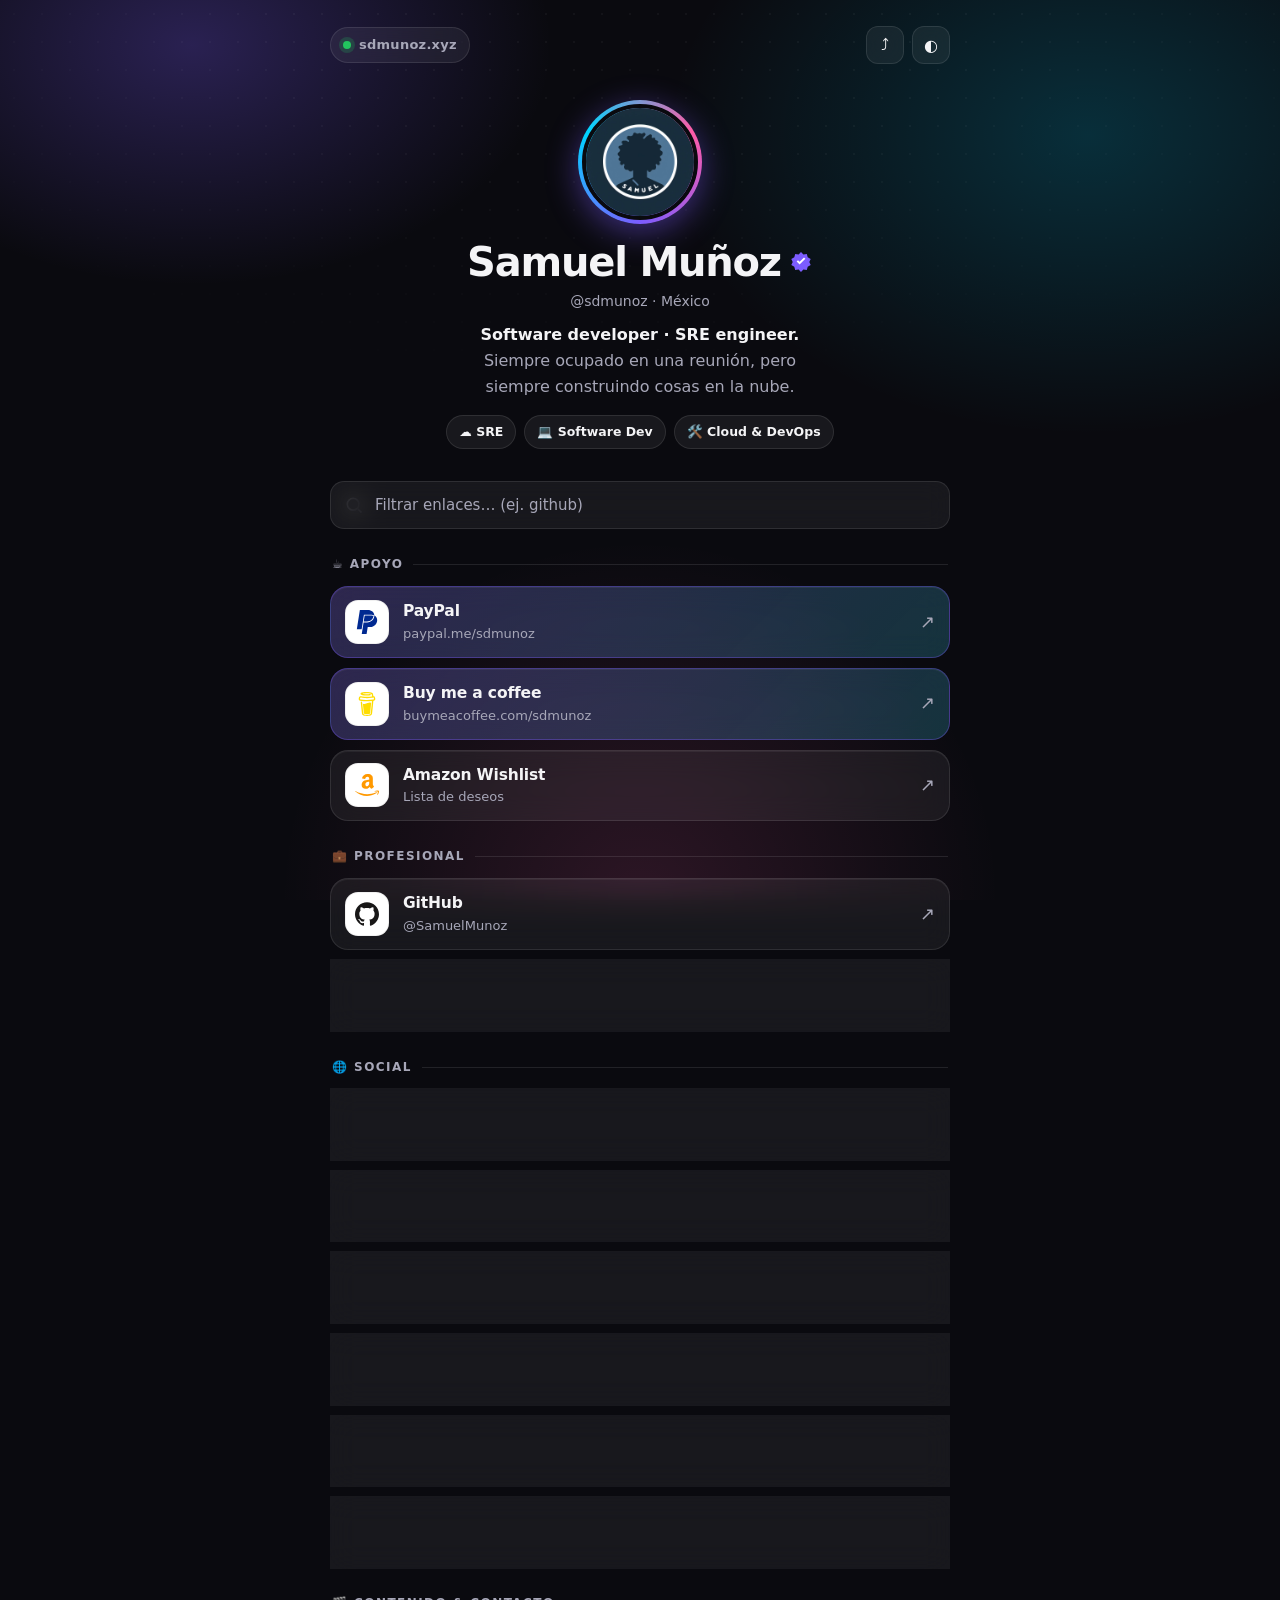
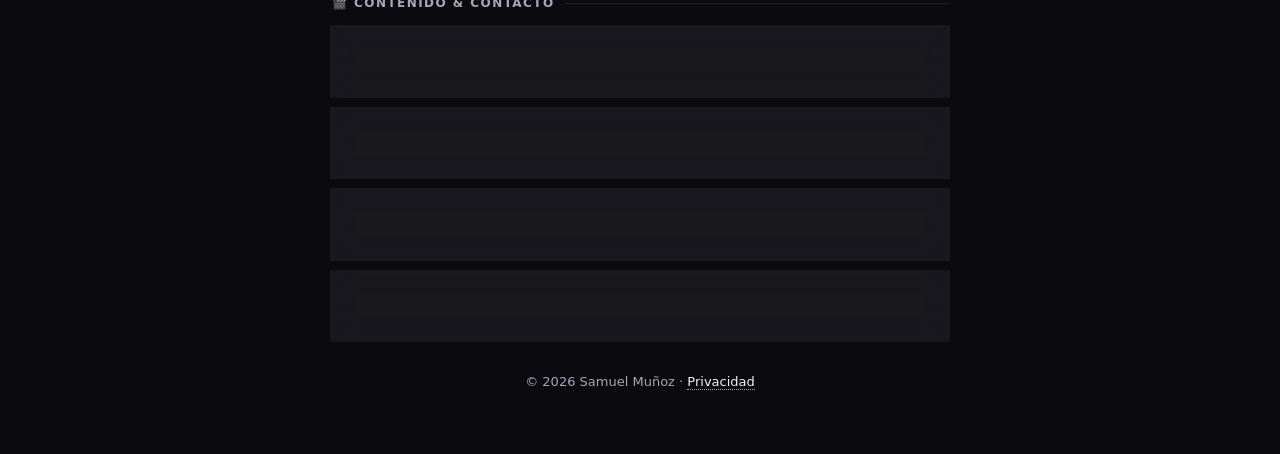
==== commit 07e69472: "style: remove dark background from social icon tiles - Remove `.tile.dark` CSS rule - Use default ti" ====
--- a/index.html
+++ b/index.html
@@ -70,7 +70,7 @@
       <h2 class="section-label">💼 Profesional</h2>
       <nav class="links" aria-label="Profesional">
         <a class="card" href="https://github.com/SamuelMunoz" target="_blank" rel="noopener" data-name="github codigo proyectos">
-          <span class="tile dark"><img src="images/icons/github.svg" alt="" loading="lazy"></span>
+          <span class="tile"><img src="images/icons/github.svg" alt="" loading="lazy"></span>
           <span class="card-text"><strong>GitHub</strong><span>@SamuelMunoz</span></span>
           <span class="arrow">↗</span>
         </a>
@@ -84,12 +84,12 @@
       <h2 class="section-label">🌐 Social</h2>
       <nav class="links" aria-label="Social" id="links-social">
         <a class="card" href="https://x.com/sdmunoz_" target="_blank" rel="noopener" data-name="x twitter">
-          <span class="tile dark"><img src="images/icons/x.svg" alt="" loading="lazy"></span>
+          <span class="tile"><img src="images/icons/x.svg" alt="" loading="lazy"></span>
           <span class="card-text"><strong>X (Twitter)</strong><span>@sdmunoz_</span></span>
           <span class="arrow">↗</span>
         </a>
         <a class="card" href="https://www.threads.net/@sdmunoz" target="_blank" rel="noopener" data-name="threads meta">
-          <span class="tile dark"><img src="images/icons/threads.svg" alt="" loading="lazy"></span>
+          <span class="tile"><img src="images/icons/threads.svg" alt="" loading="lazy"></span>
           <span class="card-text"><strong>Threads</strong><span>@sdmunoz</span></span>
           <span class="arrow">↗</span>
         </a>
@@ -123,7 +123,7 @@
           <span class="arrow">↗</span>
         </a>
         <a class="card" href="https://www.tiktok.com/@samuelmunoz9" target="_blank" rel="noopener" data-name="tiktok videos">
-          <span class="tile dark"><img src="images/icons/tiktok.svg" alt="" loading="lazy"></span>
+          <span class="tile"><img src="images/icons/tiktok.svg" alt="" loading="lazy"></span>
           <span class="card-text"><strong>TikTok</strong><span>@samuelmunoz9</span></span>
           <span class="arrow">↗</span>
         </a>
--- a/css/style.css
+++ b/css/style.css
@@ -293,7 +293,6 @@
   border: 1px solid rgba(0,0,0,0.06);
 }
 .tile img { width: 24px; height: 24px; display: block; }
-.tile.dark { background: #111; border-color: rgba(255,255,255,0.12); }
 
 .card-text { flex: 1; min-width: 0; text-align: left; }
 .card-text strong { display: block; font-size: 15.5px; font-weight: 650; letter-spacing: -0.01em; }
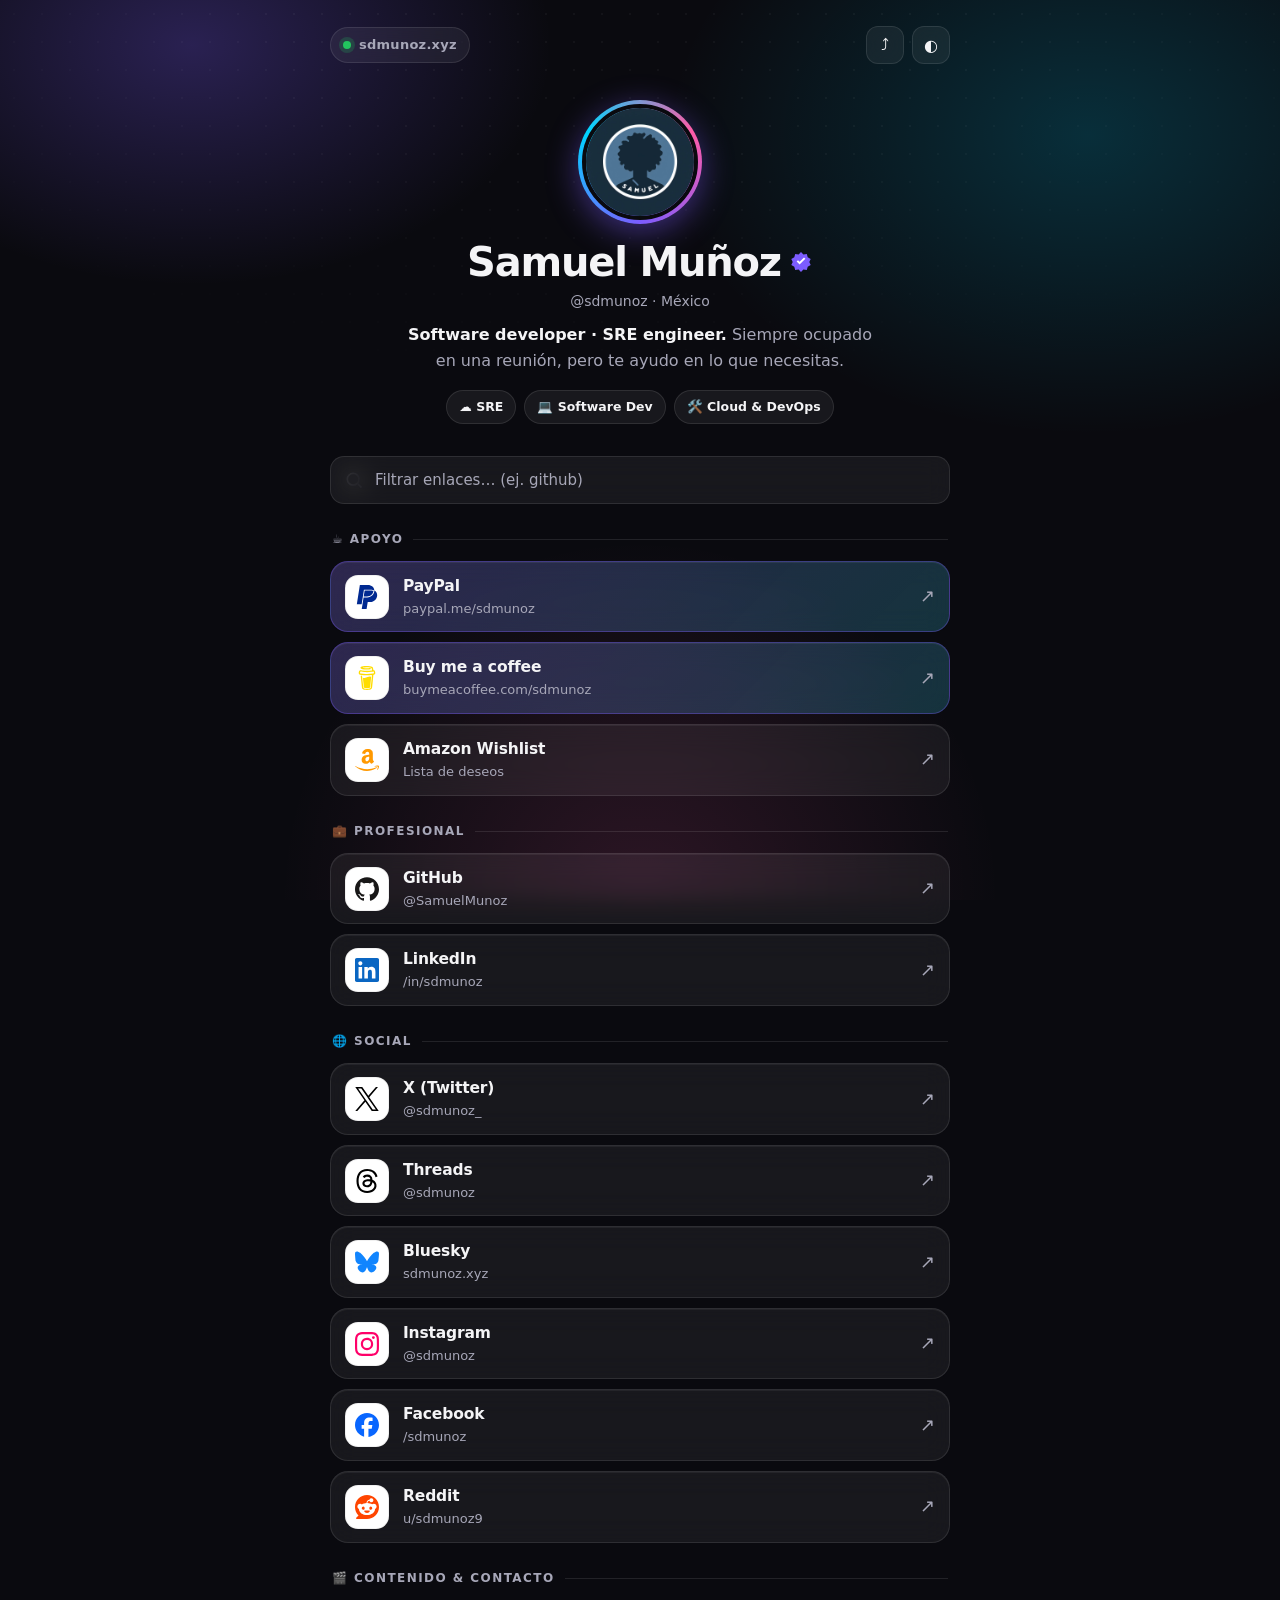
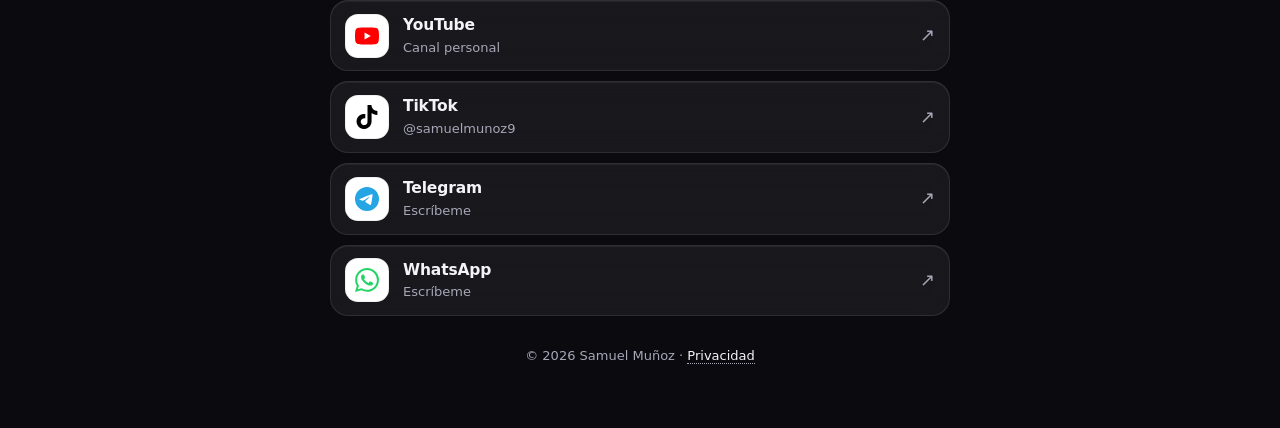
==== commit 4c7f4ce3: "docs: update profile bio tagline" ====
--- a/index.html
+++ b/index.html
@@ -35,7 +35,7 @@
           <svg class="verified" viewBox="0 0 24 24" fill="#7c5cff" aria-label="Verificado"><path d="M12 2l2.4 2.4 3.4-.5.9 3.3 3 1.7-1.4 3.1 1.4 3.1-3 1.7-.9 3.3-3.4-.5L12 22l-2.4-2.4-3.4.5-.9-3.3-3-1.7L3.7 12 2.3 8.9l3-1.7.9-3.3 3.4.5z"/><path d="M10.6 14.6l-3-3 1.4-1.4 1.6 1.6 4.4-4.4 1.4 1.4z" fill="#fff"/></svg>
         </h1>
         <p class="handle">@sdmunoz · México</p>
-        <p class="bio"><strong>Software developer · SRE engineer.</strong> Siempre ocupado en una reunión, pero siempre construindo cosas en la nube.</p>
+        <p class="bio"><strong>Software developer · SRE engineer.</strong> Siempre ocupado en una reunión, pero te ayudo en lo que necesitas.</p>
         <ul class="chips">
           <li>☁️ SRE</li>
           <li>💻 Software Dev</li>
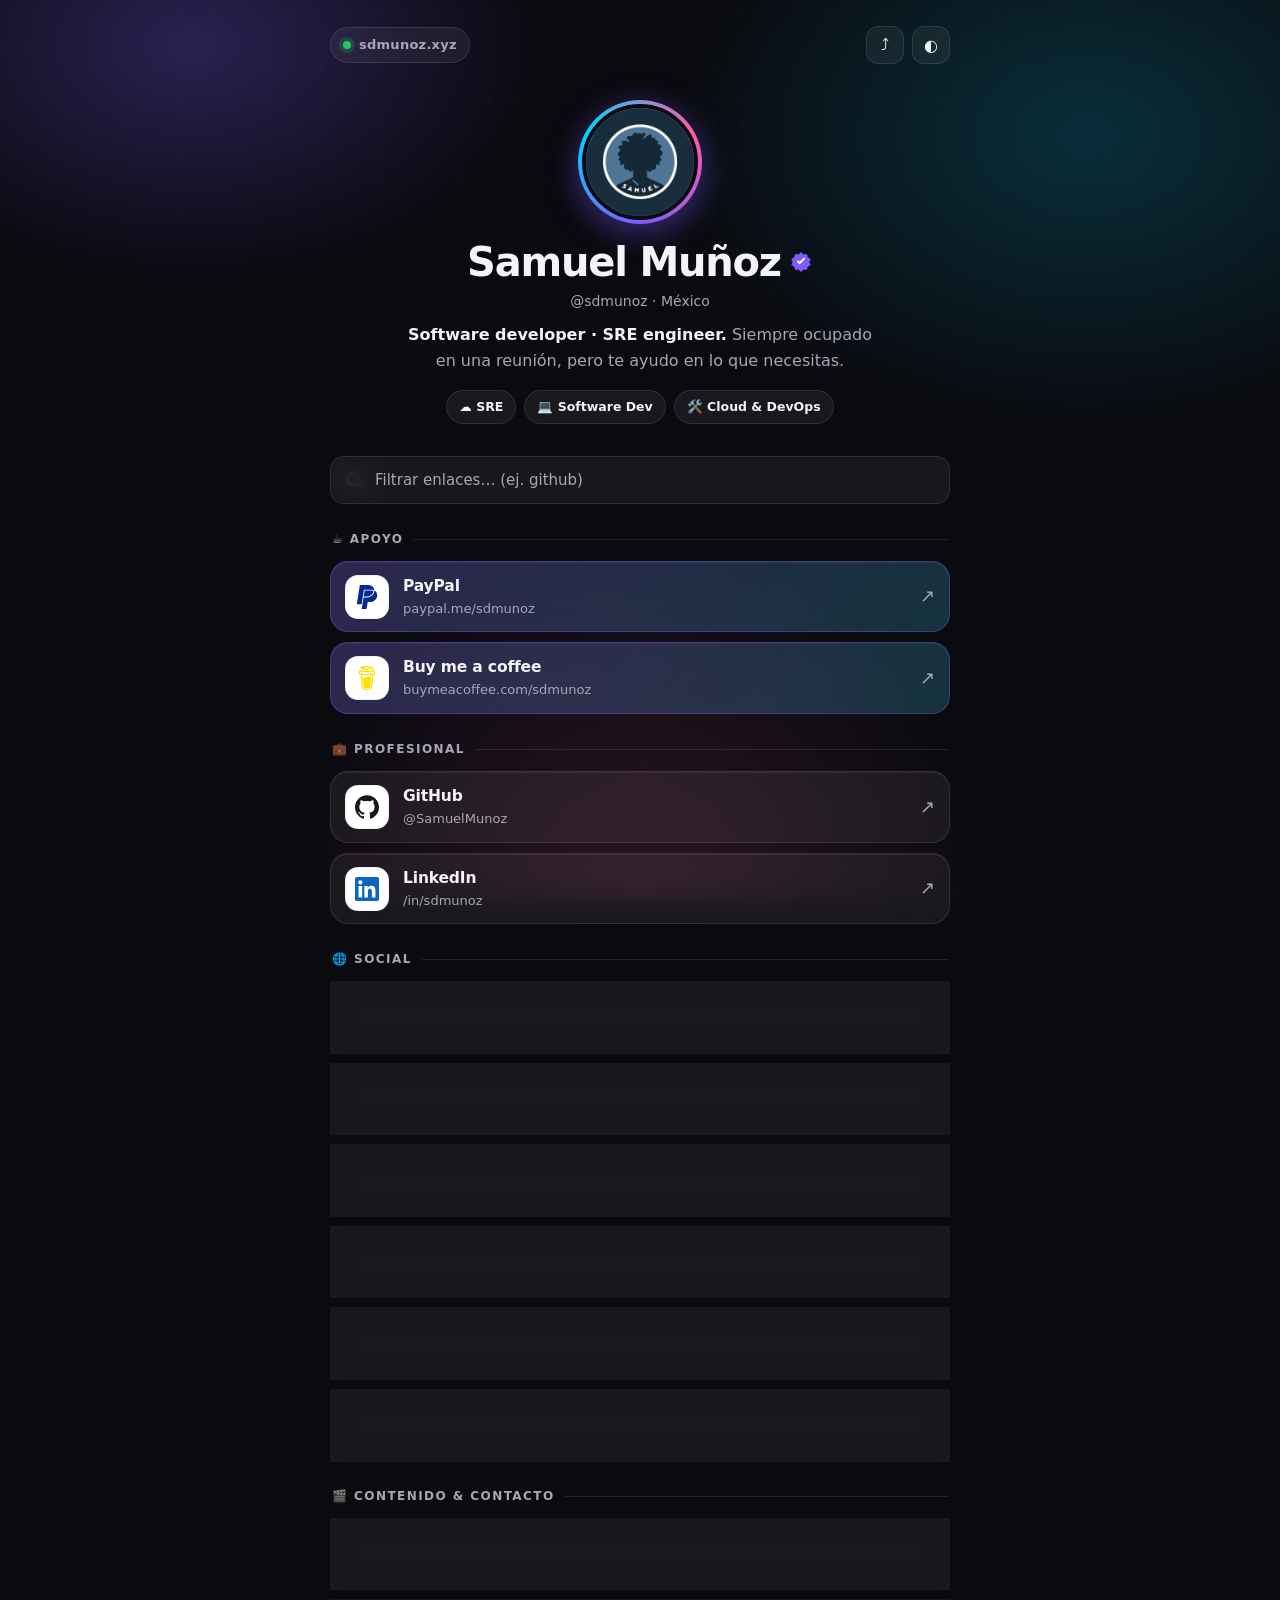
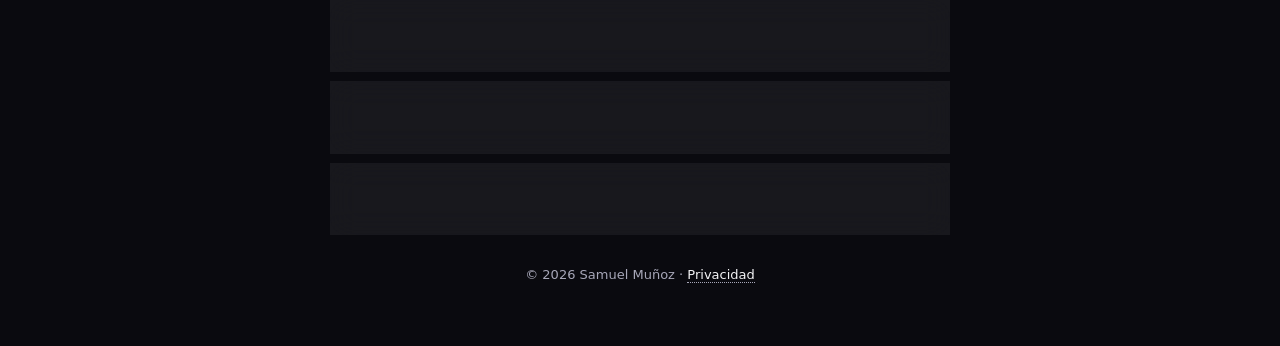
==== commit 1d6a3233: "chore: remove Amazon Wishlist link" ====
--- a/index.html
+++ b/index.html
@@ -58,11 +58,6 @@
         <a class="card featured" href="https://www.buymeacoffee.com/sdmunoz" target="_blank" rel="noopener" data-name="buy me a coffee cafe apoyo">
           <span class="tile"><img src="images/icons/buy-me-a-coffee.svg" alt="" loading="lazy"></span>
           <span class="card-text"><strong>Buy me a coffee</strong><span>buymeacoffee.com/sdmunoz</span></span>
-          <span class="arrow">↗</span>
-        </a>
-        <a class="card" href="https://www.amazon.com.mx/hz/wishlist/ls/3Q0AO9PN9W78A?ref_=wl_share" target="_blank" rel="noopener" data-name="amazon wishlist regalos">
-          <span class="tile"><img src="images/icons/amazon.svg" alt="" loading="lazy"></span>
-          <span class="card-text"><strong>Amazon Wishlist</strong><span>Lista de deseos</span></span>
           <span class="arrow">↗</span>
         </a>
       </nav>
